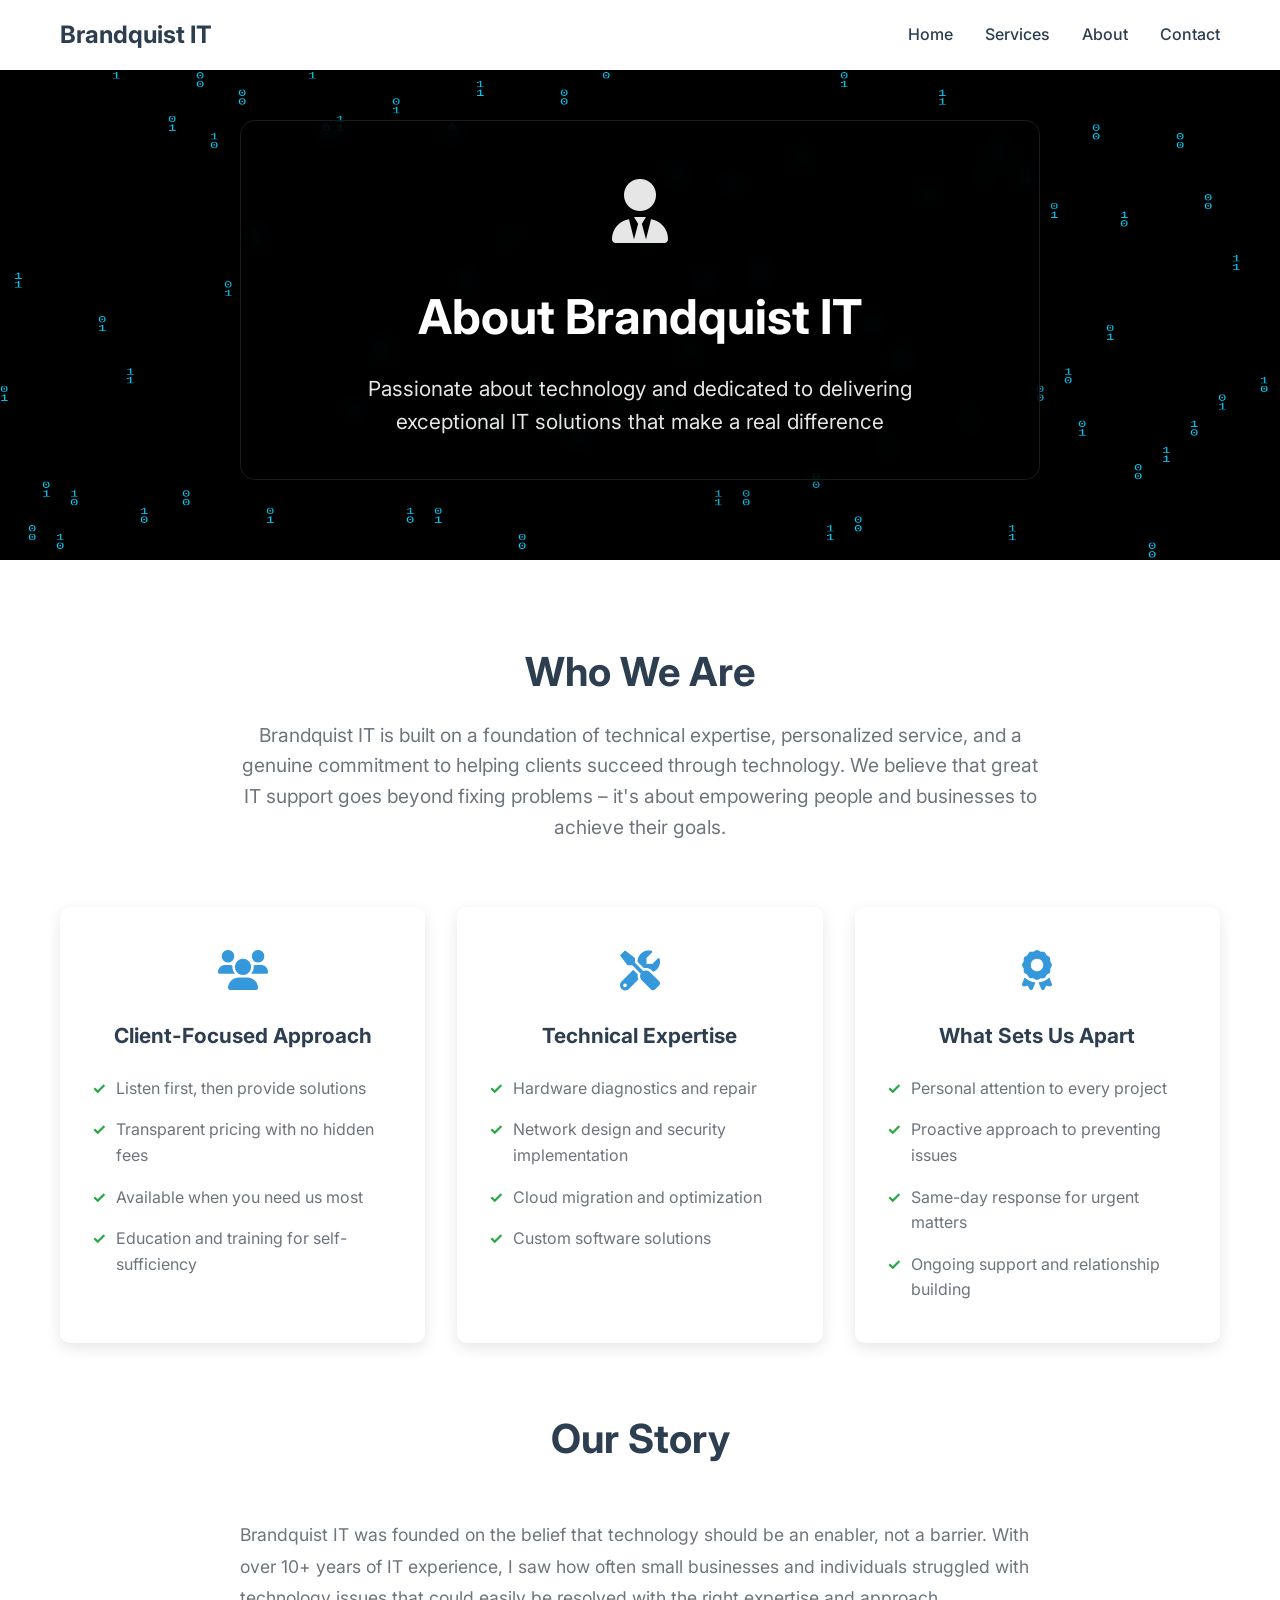
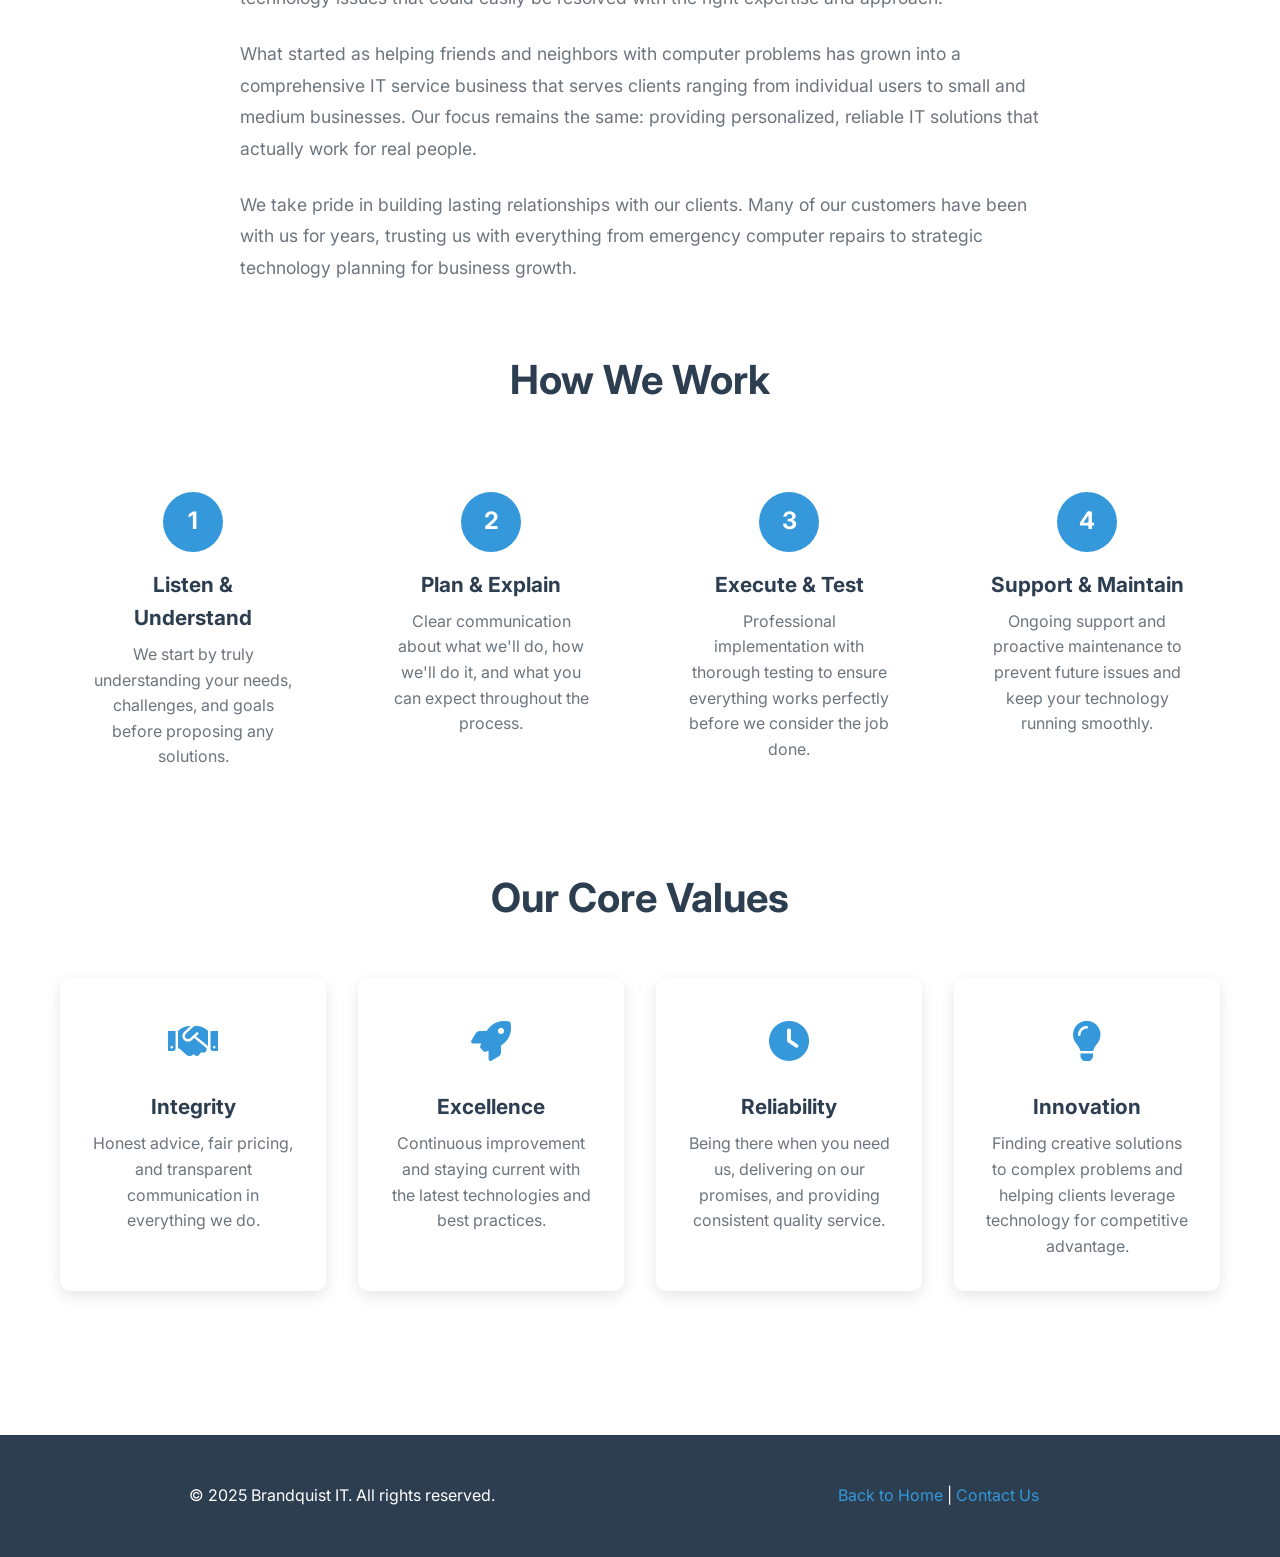
==== about.html @ fe94ac20 "Add About and service detail pages, update navigation Added about.html and individual service detail" ====
<!DOCTYPE html>
<html lang="en">
<head>
    <meta charset="UTF-8">
    <meta name="viewport" content="width=device-width, initial-scale=1.0">
    <title>About - Brandquist IT</title>
    <link rel="stylesheet" href="styles.css">
    <link href="https://fonts.googleapis.com/css2?family=Inter:wght@300;400;600;700&display=swap" rel="stylesheet">
    <link href="https://cdnjs.cloudflare.com/ajax/libs/font-awesome/6.0.0/css/all.min.css" rel="stylesheet">
</head>
<body>
    <!-- Navigation -->
    <nav class="navbar">
        <div class="nav-container">
            <div class="nav-logo">
                <a href="index.html">Brandquist IT</a>
            </div>
            <ul class="nav-menu">
                <li class="nav-item">
                    <a href="index.html" class="nav-link">Home</a>
                </li>
                <li class="nav-item dropdown">
                    <a href="index.html#services" class="nav-link dropdown-toggle">Services</a>
                    <ul class="dropdown-menu">
                        <li><a href="services/computer-support.html">Computer Support</a></li>
                        <li><a href="services/network-security.html">Network & Security</a></li>
                        <li><a href="services/it-consulting.html">IT Consulting</a></li>
                        <li><a href="services/custom-solutions.html">Custom Solutions</a></li>
                        <li><a href="services/data-management.html">Data Management</a></li>
                        <li><a href="services/cloud-services.html">Cloud Services</a></li>
                    </ul>
                </li>
                <li class="nav-item">
                    <a href="about.html" class="nav-link">About</a>
                </li>
                <li class="nav-item">
                    <a href="index.html#contact" class="nav-link">Contact</a>
                </li>
            </ul>
            <div class="hamburger">
                <span class="bar"></span>
                <span class="bar"></span>
                <span class="bar"></span>
            </div>
        </div>
    </nav>

    <!-- About Hero Section -->
    <section class="service-hero">
        <canvas id="digital-rain" class="digital-rain-canvas"></canvas>
        <div class="container">
            <div class="service-hero-content">
                <div class="service-icon-large">
                    <i class="fas fa-user-tie"></i>
                </div>
                <h1>About Brandquist IT</h1>
                <p>Passionate about technology and dedicated to delivering exceptional IT solutions that make a real difference</p>
            </div>
        </div>
    </section>

    <!-- About Details -->
    <section class="service-details">
        <div class="container">
            <div class="service-overview">
                <h2>Who We Are</h2>
                <p>Brandquist IT is built on a foundation of technical expertise, personalized service, and a genuine commitment to helping clients succeed through technology. We believe that great IT support goes beyond fixing problems – it's about empowering people and businesses to achieve their goals.</p>
            </div>

            <div class="service-features">
                <div class="feature-grid">
                    <div class="feature-card">
                        <div class="feature-icon">
                            <i class="fas fa-users"></i>
                        </div>
                        <h3>Client-Focused Approach</h3>
                        <ul>
                            <li>Listen first, then provide solutions</li>
                            <li>Transparent pricing with no hidden fees</li>
                            <li>Available when you need us most</li>
                            <li>Education and training for self-sufficiency</li>
                        </ul>
                    </div>

                    <div class="feature-card">
                        <div class="feature-icon">
                            <i class="fas fa-tools"></i>
                        </div>
                        <h3>Technical Expertise</h3>
                        <ul>
                            <li>Hardware diagnostics and repair</li>
                            <li>Network design and security implementation</li>
                            <li>Cloud migration and optimization</li>
                            <li>Custom software solutions</li>
                        </ul>
                    </div>

                    <div class="feature-card">
                        <div class="feature-icon">
                            <i class="fas fa-award"></i>
                        </div>
                        <h3>What Sets Us Apart</h3>
                        <ul>
                            <li>Personal attention to every project</li>
                            <li>Proactive approach to preventing issues</li>
                            <li>Same-day response for urgent matters</li>
                            <li>Ongoing support and relationship building</li>
                        </ul>
                    </div>
                </div>
            </div>

            <div class="about-story">
                <h2>Our Story</h2>
                <div class="story-content">
                    <div class="story-text">
                        <p>Brandquist IT was founded on the belief that technology should be an enabler, not a barrier. With over 10+ years of IT experience, I saw how often small businesses and individuals struggled with technology issues that could easily be resolved with the right expertise and approach.</p>
                        
                        <p>What started as helping friends and neighbors with computer problems has grown into a comprehensive IT service business that serves clients ranging from individual users to small and medium businesses. Our focus remains the same: providing personalized, reliable IT solutions that actually work for real people.</p>
                        
                        <p>We take pride in building lasting relationships with our clients. Many of our customers have been with us for years, trusting us with everything from emergency computer repairs to strategic technology planning for business growth.</p>
                    </div>
                </div>
            </div>

            <div class="service-process">
                <h2>How We Work</h2>
                <div class="process-steps">
                    <div class="step">
                        <div class="step-number">1</div>
                        <h3>Listen & Understand</h3>
                        <p>We start by truly understanding your needs, challenges, and goals before proposing any solutions.</p>
                    </div>
                    <div class="step">
                        <div class="step-number">2</div>
                        <h3>Plan & Explain</h3>
                        <p>Clear communication about what we'll do, how we'll do it, and what you can expect throughout the process.</p>
                    </div>
                    <div class="step">
                        <div class="step-number">3</div>
                        <h3>Execute & Test</h3>
                        <p>Professional implementation with thorough testing to ensure everything works perfectly before we consider the job done.</p>
                    </div>
                    <div class="step">
                        <div class="step-number">4</div>
                        <h3>Support & Maintain</h3>
                        <p>Ongoing support and proactive maintenance to prevent future issues and keep your technology running smoothly.</p>
                    </div>
                </div>
            </div>

            <div class="about-values">
                <h2>Our Core Values</h2>
                <div class="values-grid">
                    <div class="value-item">
                        <div class="value-icon">
                            <i class="fas fa-handshake"></i>
                        </div>
                        <h3>Integrity</h3>
                        <p>Honest advice, fair pricing, and transparent communication in everything we do.</p>
                    </div>
                    <div class="value-item">
                        <div class="value-icon">
                            <i class="fas fa-rocket"></i>
                        </div>
                        <h3>Excellence</h3>
                        <p>Continuous improvement and staying current with the latest technologies and best practices.</p>
                    </div>
                    <div class="value-item">
                        <div class="value-icon">
                            <i class="fas fa-clock"></i>
                        </div>
                        <h3>Reliability</h3>
                        <p>Being there when you need us, delivering on our promises, and providing consistent quality service.</p>
                    </div>
                    <div class="value-item">
                        <div class="value-icon">
                            <i class="fas fa-lightbulb"></i>
                        </div>
                        <h3>Innovation</h3>
                        <p>Finding creative solutions to complex problems and helping clients leverage technology for competitive advantage.</p>
                    </div>
                </div>
            </div>
        </div>
    </section>

    <!-- Footer -->
    <footer class="footer">
        <div class="container">
            <div class="footer-content">
                <p>&copy; 2025 Brandquist IT. All rights reserved.</p>
                <p><a href="index.html">Back to Home</a> | <a href="index.html#contact">Contact Us</a></p>
            </div>
        </div>
    </footer>

    <script src="script.js"></script>
</body>
</html>
---- styles.css ----
/* Reset and Base Styles */
* {
    margin: 0;
    padding: 0;
    box-sizing: border-box;
}

body {
    font-family: 'Inter', sans-serif;
    line-height: 1.6;
    color: #333;
    background-color: #ffffff;
}

html {
    scroll-behavior: smooth;
}

.container {
    max-width: 1200px;
    margin: 0 auto;
    padding: 0 20px;
}

.hero {
    position: relative;
    background-color: #000000;
    overflow: hidden;
}

.hero-container {
    position: relative;
    z-index: 2;
}

.hero-content {
    position: relative;
    z-index: 3;
    background: rgba(0, 0, 0, 0.7);
    backdrop-filter: blur(10px);
    border: 1px solid rgba(255, 255, 255, 0.1);
    border-radius: 15px;
    padding: 2.5rem;
    box-shadow: 0 10px 30px rgba(0, 0, 0, 0.3);
}

/* Navigation Styles */
.navbar {
    position: fixed;
    top: 0;
    width: 100%;
    background-color: #ffffff;
    box-shadow: 0 2px 10px rgba(0, 0, 0, 0.1);
    z-index: 1000;
    transition: all 0.3s ease;
}

.nav-container {
    max-width: 1200px;
    margin: 0 auto;
    padding: 0 20px;
    display: flex;
    justify-content: space-between;
    align-items: center;
    height: 70px;
}

.nav-logo a {
    font-size: 1.5rem;
    font-weight: 700;
    color: #2c3e50;
    text-decoration: none;
    transition: color 0.3s ease;
}

.nav-logo a:hover {
    color: #3498db;
}

.nav-menu {
    display: flex;
    list-style: none;
    gap: 2rem;
}

.nav-item {
    position: relative;
}

/* Dropdown Styles */
.dropdown-toggle::after {
    content: " ▼";
    font-size: 0.7rem;
    margin-left: 5px;
    opacity: 0.7;
}

.dropdown-menu {
    position: absolute;
    top: 100%;
    left: 0;
    background: white;
    min-width: 220px;
    box-shadow: 0 5px 15px rgba(0, 0, 0, 0.1);
    border-radius: 8px;
    opacity: 0;
    visibility: hidden;
    transform: translateY(-10px);
    transition: all 0.3s ease;
    list-style: none;
    padding: 10px 0;
    margin: 10px 0 0 0;
    z-index: 1001;
}

.dropdown:hover .dropdown-menu {
    opacity: 1;
    visibility: visible;
    transform: translateY(0);
}

.dropdown-menu li {
    margin: 0;
}

.dropdown-menu a {
    display: block;
    padding: 12px 20px;
    color: #2c3e50;
    text-decoration: none;
    transition: background-color 0.3s ease;
    font-weight: 400;
}

.dropdown-menu a:hover {
    background-color: #f8f9fa;
    color: #3498db;
}

.nav-link {
    color: #2c3e50;
    text-decoration: none;
    font-weight: 500;
    transition: color 0.3s ease;
    position: relative;
}

.nav-link:hover {
    color: #3498db;
}

.nav-link::after {
    content: '';
    position: absolute;
    width: 0;
    height: 2px;
    bottom: -5px;
    left: 0;
    background-color: #3498db;
    transition: width 0.3s ease;
}

.nav-link:hover::after {
    width: 100%;
}

/* Hamburger Menu */
.hamburger {
    display: none;
    flex-direction: column;
    cursor: pointer;
}

.bar {
    width: 25px;
    height: 3px;
    background-color: #2c3e50;
    margin: 3px 0;
    transition: 0.3s;
}

/* Hero Section */
.hero {
    position: relative;
    padding-top: 100px;
    min-height: 90vh;
    background-color: #000000;
    display: flex;
    align-items: center;
    color: white;
    overflow: hidden;
}

/* Digital Rain Animation Styles */
.digital-rain-canvas {
    position: absolute;
    top: 0;
    left: 0;
    width: 100%;
    height: 100%;
    z-index: 1;
    pointer-events: none;
}

.hero-container {
    position: relative;
    z-index: 2;
    max-width: 1200px;
    margin: 0 auto;
    padding: 0 20px;
    display: grid;
    grid-template-columns: 1fr 1fr;
    gap: 3rem;
    align-items: center;
}

.hero-content h1 {
    font-size: 3rem;
    font-weight: 700;
    margin-bottom: 1rem;
    line-height: 1.2;
}

.hero-content p {
    font-size: 1.2rem;
    margin-bottom: 2rem;
    opacity: 0.9;
}

.hero-buttons {
    display: flex;
    gap: 1rem;
    flex-wrap: wrap;
}

.placeholder-image {
    background-color: rgba(255, 255, 255, 0.1);
    border: 2px dashed rgba(255, 255, 255, 0.3);
    border-radius: 10px;
    padding: 3rem;
    text-align: center;
    backdrop-filter: blur(10px);
}

.placeholder-image i {
    font-size: 4rem;
    margin-bottom: 1rem;
    opacity: 0.7;
}

.placeholder-image p {
    font-size: 1.1rem;
    opacity: 0.7;
}

/* Button Styles */
.btn {
    display: inline-block;
    padding: 12px 30px;
    border-radius: 25px;
    text-decoration: none;
    font-weight: 600;
    transition: all 0.3s ease;
    border: none;
    cursor: pointer;
    font-size: 1rem;
}

.btn-primary {
    background-color: #3498db;
    color: white;
    box-shadow: 0 4px 15px rgba(52, 152, 219, 0.2);
}

.btn-primary:hover {
    background-color: #2980b9;
    transform: translateY(-2px);
    box-shadow: 0 5px 15px rgba(52, 152, 219, 0.3);
}

.btn-secondary {
    background-color: rgba(255, 255, 255, 0.95);
    color: #2c3e50;
    border: 2px solid rgba(255, 255, 255, 0.95);
    box-shadow: 0 4px 15px rgba(255, 255, 255, 0.1);
}

.btn-secondary:hover {
    background-color: white;
    color: #2c3e50;
    border-color: white;
    transform: translateY(-2px);
    box-shadow: 0 6px 20px rgba(255, 255, 255, 0.2);
}

.btn-full {
    width: 100%;
}

.btn-small {
    padding: 8px 20px;
    font-size: 0.9rem;
    margin-top: auto;
}

.btn-small {
    padding: 8px 20px;
    font-size: 0.9rem;
    margin-top: 15px;
}

/* Services Section */
.services {
    padding: 100px 0;
    background-color: #f8f9fa;
}

.section-header {
    text-align: center;
    margin-bottom: 4rem;
}

.section-header h2 {
    font-size: 2.5rem;
    font-weight: 700;
    color: #2c3e50;
    margin-bottom: 1rem;
}

.section-header p {
    font-size: 1.2rem;
    color: #7f8c8d;
    max-width: 600px;
    margin: 0 auto;
}

.services-grid {
    display: grid;
    grid-template-columns: repeat(auto-fit, minmax(280px, 1fr));
    gap: 2rem;
}

.service-card {
    background-color: white;
    padding: 2rem;
    border-radius: 10px;
    text-align: center;
    box-shadow: 0 5px 20px rgba(0, 0, 0, 0.1);
    transition: transform 0.3s ease, box-shadow 0.3s ease;
    display: flex;
    flex-direction: column;
    justify-content: space-between;
    min-height: 320px;
}

.service-card:hover {
    transform: translateY(-5px);
    box-shadow: 0 10px 30px rgba(0, 0, 0, 0.15);
}

.service-icon {
    width: 80px;
    height: 80px;
    background: linear-gradient(135deg, #3498db, #2980b9);
    border-radius: 50%;
    display: flex;
    align-items: center;
    justify-content: center;
    margin: 0 auto 1.5rem;
}

.service-icon i {
    font-size: 2rem;
    color: white;
}

.service-card h3 {
    font-size: 1.5rem;
    font-weight: 600;
    color: #2c3e50;
    margin-bottom: 1rem;
}

.service-card p {
    color: #7f8c8d;
    line-height: 1.6;
}

/* Contact Section */
.contact {
    padding: 100px 0;
    background-color: white;
}
/* Service Pages Styles */
.service-hero {
    position: relative;
    padding: 120px 0 80px;
    background-color: #000000;
    color: white;
    text-align: center;
    overflow: hidden;
}

.service-hero-content {
    position: relative;
    z-index: 2;
    max-width: 800px;
    margin: 0 auto;
    background: rgba(0, 0, 0, 0.7);
    backdrop-filter: blur(10px);
    border: 1px solid rgba(255, 255, 255, 0.1);
    border-radius: 15px;
    padding: 2.5rem;
    box-shadow: 0 10px 30px rgba(0, 0, 0, 0.3);
}

.service-icon-large {
    font-size: 4rem;
    margin-bottom: 1rem;
    color: rgba(255, 255, 255, 0.9);
}

.service-hero h1 {
    font-size: 3rem;
    font-weight: 700;
    margin-bottom: 1rem;
}

.service-hero p {
    font-size: 1.3rem;
    opacity: 0.9;
    max-width: 600px;
    margin: 0 auto;
}

.service-details {
    padding: 80px 0;
}

.service-overview {
    text-align: center;
    margin-bottom: 4rem;
}

.service-overview h2 {
    font-size: 2.5rem;
    color: #2c3e50;
    margin-bottom: 1rem;
}

.service-overview p {
    font-size: 1.2rem;
    color: #6c757d;
    max-width: 800px;
    margin: 0 auto;
}

.feature-grid {
    display: grid;
    grid-template-columns: repeat(auto-fit, minmax(350px, 1fr));
    gap: 2rem;
    margin-bottom: 4rem;
}

.feature-card {
    background: white;
    padding: 2rem;
    border-radius: 10px;
    box-shadow: 0 5px 15px rgba(0, 0, 0, 0.1);
    text-align: center;
}

.feature-icon {
    font-size: 2.5rem;
    color: #3498db;
    margin-bottom: 1rem;
}

.feature-card h3 {
    font-size: 1.3rem;
    color: #2c3e50;
    margin-bottom: 1rem;
}

.feature-card ul {
    list-style: none;
    padding: 0;
    text-align: left;
}

.feature-card li {
    padding: 0.5rem 0;
    color: #6c757d;
    position: relative;
    padding-left: 1.5rem;
}

.feature-card li::before {
    content: '✓';
    position: absolute;
    left: 0;
    color: #28a745;
    font-weight: bold;
}

.service-process {
    margin: 4rem 0;
}

.service-process h2 {
    text-align: center;
    font-size: 2.5rem;
    color: #2c3e50;
    margin-bottom: 3rem;
}

.process-steps {
    display: grid;
    grid-template-columns: repeat(auto-fit, minmax(250px, 1fr));
    gap: 2rem;
}

.step {
    text-align: center;
    padding: 2rem;
}

.step-number {
    width: 60px;
    height: 60px;
    background: #3498db;
    color: white;
    border-radius: 50%;
    display: flex;
    align-items: center;
    justify-content: center;
    font-size: 1.5rem;
    font-weight: bold;
    margin: 0 auto 1rem;
}

.step h3 {
    font-size: 1.3rem;
    color: #2c3e50;
    margin-bottom: 0.5rem;
}

.step p {
    color: #6c757d;
    line-height: 1.6;
}

.service-pricing {
    margin-top: 4rem;
}

.service-pricing h2 {
    text-align: center;
    font-size: 2.5rem;
    color: #2c3e50;
    margin-bottom: 3rem;
}

.pricing-grid {
    display: grid;
    grid-template-columns: repeat(auto-fit, minmax(300px, 1fr));
    gap: 2rem;
    max-width: 1000px;
    margin: 0 auto;
}

.pricing-card {
    background: white;
    padding: 2.5rem 2rem;
    border-radius: 15px;
    box-shadow: 0 5px 20px rgba(0, 0, 0, 0.1);
    text-align: center;
    position: relative;
    transition: transform 0.3s ease;
}

.pricing-card.featured {
    border: 2px solid #3498db;
    transform: scale(1.05);
}

.pricing-card:hover {
    transform: translateY(-5px);
}

.pricing-card h3 {
    font-size: 1.5rem;
    color: #2c3e50;
    margin-bottom: 1rem;
}

.price {
    font-size: 2.5rem;
    font-weight: bold;
    color: #3498db;
    margin-bottom: 1.5rem;
}

.pricing-card ul {
    list-style: none;
    padding: 0;
    margin-bottom: 2rem;
}

.pricing-card li {
    padding: 0.5rem 0;
    color: #6c757d;
    border-bottom: 1px solid #eee;
}

.pricing-card li:last-child {
    border-bottom: none;
}

.footer {
    background: #2c3e50;
    color: white;
    padding: 2rem 0;
    text-align: center;
}

.footer-content {
    max-width: 1200px;
    margin: 0 auto;
}

.footer a {
    color: #3498db;
    text-decoration: none;
}

.footer a:hover {
    text-decoration: underline;
}

/* About Page Styles */
.about-story {
    margin: 4rem 0;
    text-align: center;
}

.about-story h2 {
    font-size: 2.5rem;
    color: #2c3e50;
    margin-bottom: 3rem;
}

.story-content {
    max-width: 800px;
    margin: 0 auto;
}

.story-text p {
    font-size: 1.1rem;
    line-height: 1.8;
    color: #6c757d;
    margin-bottom: 1.5rem;
    text-align: left;
}

.about-values {
    margin: 4rem 0;
}

.about-values h2 {
    text-align: center;
    font-size: 2.5rem;
    color: #2c3e50;
    margin-bottom: 3rem;
}

.values-grid {
    display: grid;
    grid-template-columns: repeat(auto-fit, minmax(250px, 1fr));
    gap: 2rem;
}

.value-item {
    text-align: center;
    padding: 2rem;
    background: white;
    border-radius: 10px;
    box-shadow: 0 5px 15px rgba(0, 0, 0, 0.1);
    transition: transform 0.3s ease;
}

.value-item:hover {
    transform: translateY(-5px);
}

.value-icon {
    font-size: 2.5rem;
    color: #3498db;
    margin-bottom: 1rem;
}

.value-item h3 {
    font-size: 1.3rem;
    color: #2c3e50;
    margin-bottom: 0.5rem;
}

.value-item p {
    color: #6c757d;
    line-height: 1.6;
}
.contact-container {
    display: grid;
    grid-template-columns: 1fr 1fr;
    gap: 4rem;
    margin-top: 3rem;
}

.contact-info {
    display: flex;
    flex-direction: column;
    gap: 2rem;
}

.contact-item {
    display: flex;
    align-items: flex-start;
    gap: 1rem;
}

.contact-icon {
    width: 50px;
    height: 50px;
    background: linear-gradient(135deg, #3498db, #2980b9);
    border-radius: 50%;
    display: flex;
    align-items: center;
    justify-content: center;
    flex-shrink: 0;
}

.contact-icon i {
    color: white;
    font-size: 1.2rem;
}

.contact-item h4 {
    font-size: 1.2rem;
    font-weight: 600;
    color: #2c3e50;
    margin-bottom: 0.5rem;
}

.contact-item p {
    color: #7f8c8d;
}

/* Contact Form */
.contact-form {
    background-color: #f8f9fa;
    padding: 2rem;
    border-radius: 10px;
}

.form-group {
    margin-bottom: 1.5rem;
}

.form-group input,
.form-group textarea {
    width: 100%;
    padding: 12px 15px;
    border: 1px solid #ddd;
    border-radius: 5px;
    font-size: 1rem;
    font-family: inherit;
    transition: border-color 0.3s ease;
}

.form-group input:focus,
.form-group textarea:focus {
    outline: none;
    border-color: #3498db;
}

.form-group textarea {
    resize: vertical;
    min-height: 120px;
}

/* Footer */
.footer {
    background-color: #2c3e50;
    color: white;
    padding: 3rem 0 1rem;
}

.footer-content {
    display: grid;
    grid-template-columns: repeat(auto-fit, minmax(250px, 1fr));
    gap: 2rem;
    margin-bottom: 2rem;
}

.footer-section h4 {
    font-size: 1.2rem;
    margin-bottom: 1rem;
    color: #3498db;
}

.footer-section p {
    color: #bdc3c7;
    line-height: 1.6;
}

.footer-section ul {
    list-style: none;
}

.footer-section ul li {
    margin-bottom: 0.5rem;
}

.footer-section ul li a {
    color: #bdc3c7;
    text-decoration: none;
    transition: color 0.3s ease;
}

.footer-section ul li a:hover {
    color: #3498db;
}

.social-links {
    display: flex;
    gap: 1rem;
}

.social-links a {
    width: 40px;
    height: 40px;
    background-color: #34495e;
    border-radius: 50%;
    display: flex;
    align-items: center;
    justify-content: center;
    color: white;
    text-decoration: none;
    transition: background-color 0.3s ease;
}

.social-links a:hover {
    background-color: #3498db;
}

.footer-bottom {
    text-align: center;
    padding-top: 2rem;
    border-top: 1px solid #34495e;
    color: #bdc3c7;
}

/* Responsive Design */
@media (max-width: 768px) {
    .hamburger {
        display: flex;
    }

    .nav-menu {
        position: fixed;
        left: -100%;
        top: 70px;
        flex-direction: column;
        background-color: white;
        width: 100%;
        text-align: center;
        transition: 0.3s;
        box-shadow: 0 10px 27px rgba(0, 0, 0, 0.05);
        padding: 2rem 0;
    }

    .nav-menu.active {
        left: 0;
    }

    .nav-menu li {
        margin: 1rem 0;
    }

    .hamburger.active .bar:nth-child(2) {
        opacity: 0;
    }

    .hamburger.active .bar:nth-child(1) {
        transform: translateY(8px) rotate(45deg);
    }

    .hamburger.active .bar:nth-child(3) {
        transform: translateY(-8px) rotate(-45deg);
    }

    .hero-container {
        grid-template-columns: 1fr;
        text-align: center;
        gap: 2rem;
    }

    .hero-content h1 {
        font-size: 2.5rem;
    }

    .contact-container {
        grid-template-columns: 1fr;
        gap: 2rem;
    }

    .hero-buttons {
        justify-content: center;
    }
}

@media (max-width: 480px) {
    .hero-content h1 {
        font-size: 2rem;
    }

    .section-header h2 {
        font-size: 2rem;
    }

    .service-card {
        padding: 1.5rem;
    }

    .contact-form {
        padding: 1.5rem;
    }

    .footer-content {
        grid-template-columns: 1fr;
        text-align: center;
    }

    .social-links {
        justify-content: center;
    }
}
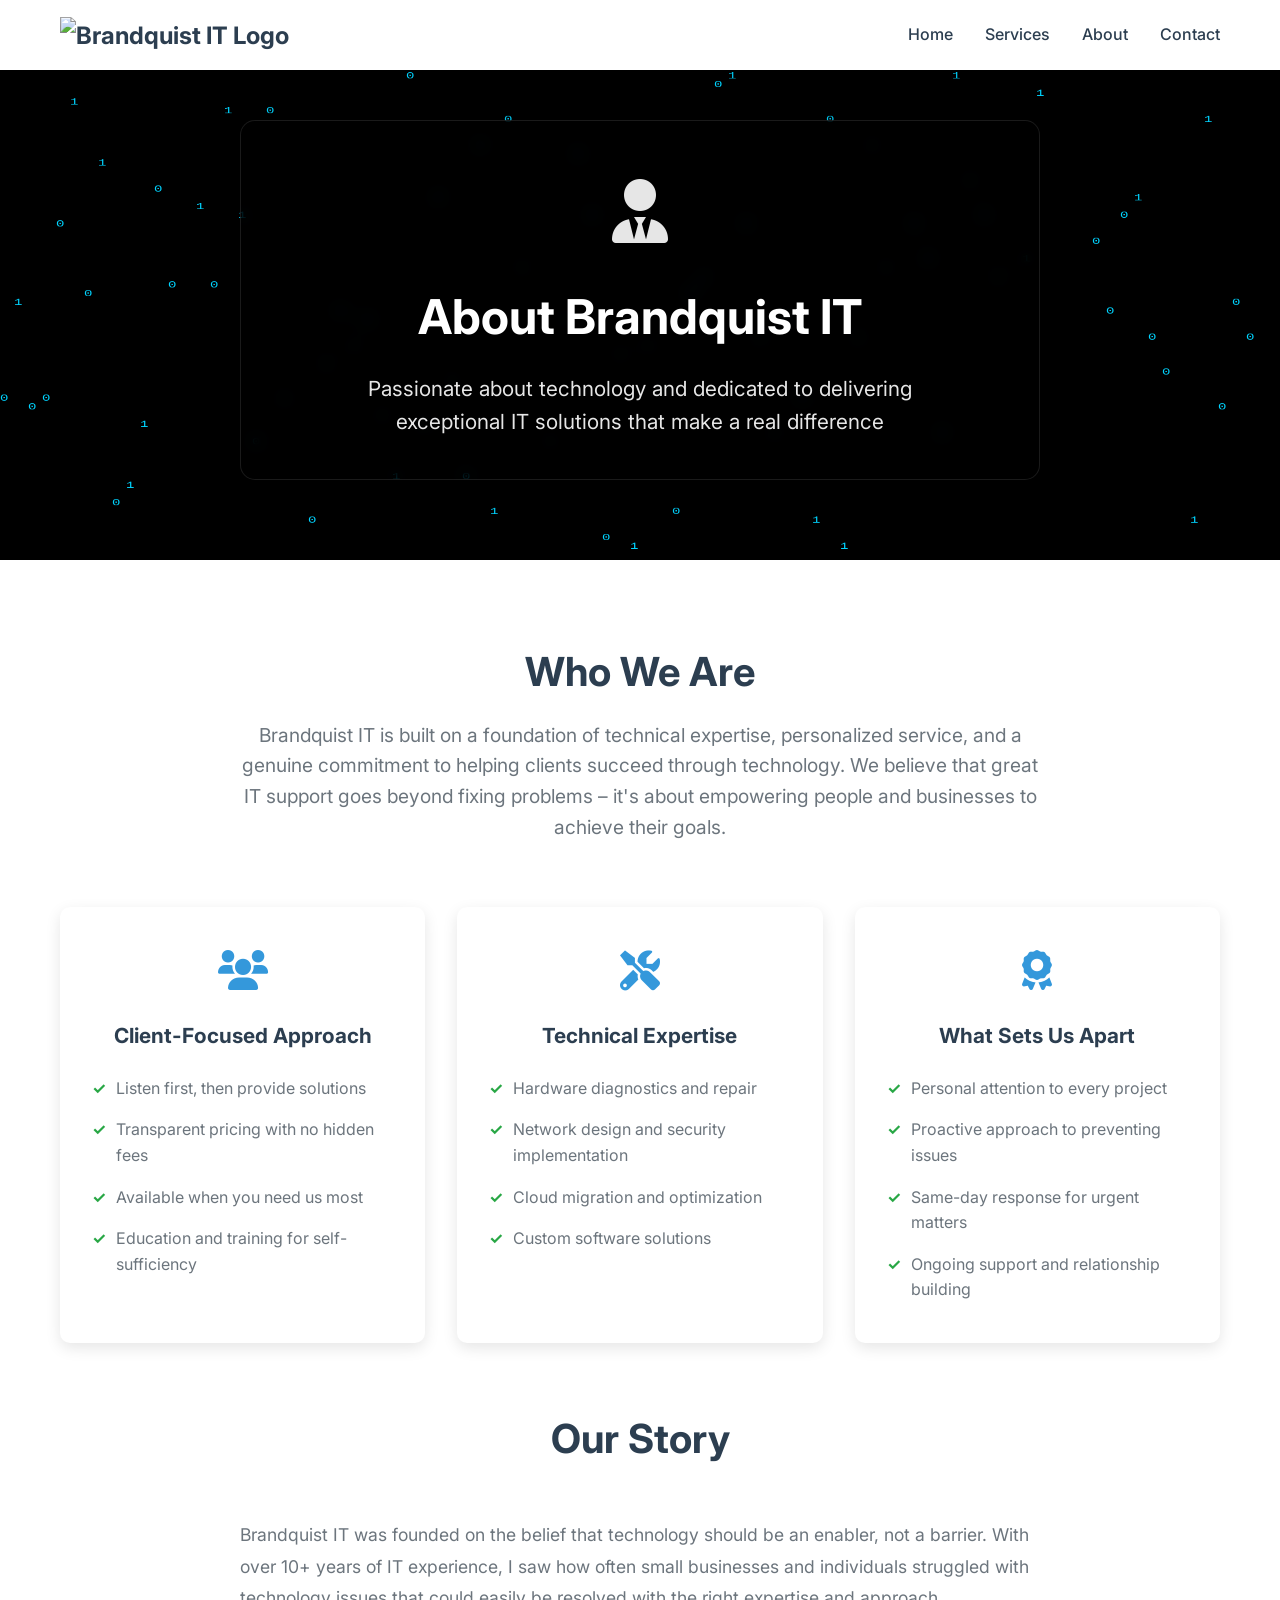
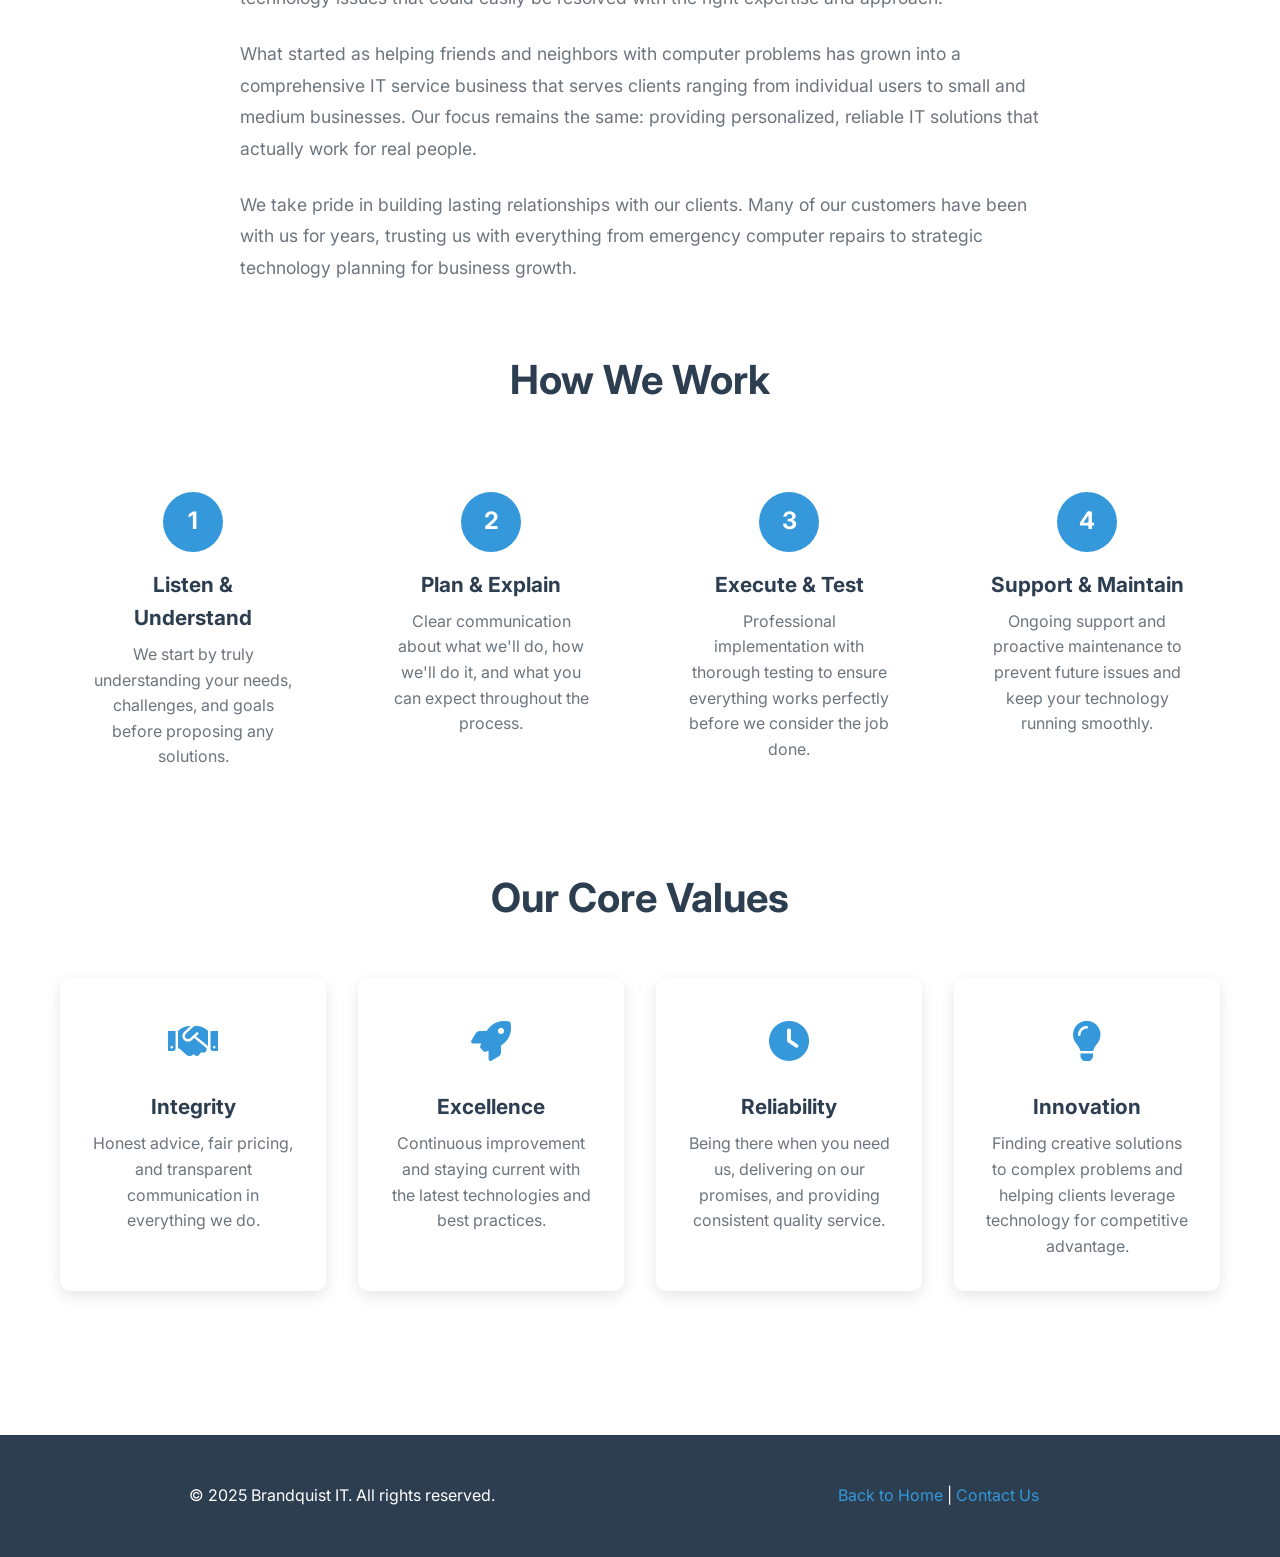
==== commit 9c9136a7: "update logo" ====
--- a/about.html
+++ b/about.html
@@ -13,7 +13,7 @@
     <nav class="navbar">
         <div class="nav-container">
             <div class="nav-logo">
-                <a href="index.html">Brandquist IT</a>
+                <a href="index.html"><img src="../brandquist_it_logo2.png" alt="Brandquist IT Logo" style="height: 40px; vertical-align: middle;"></a>
             </div>
             <ul class="nav-menu">
                 <li class="nav-item">
